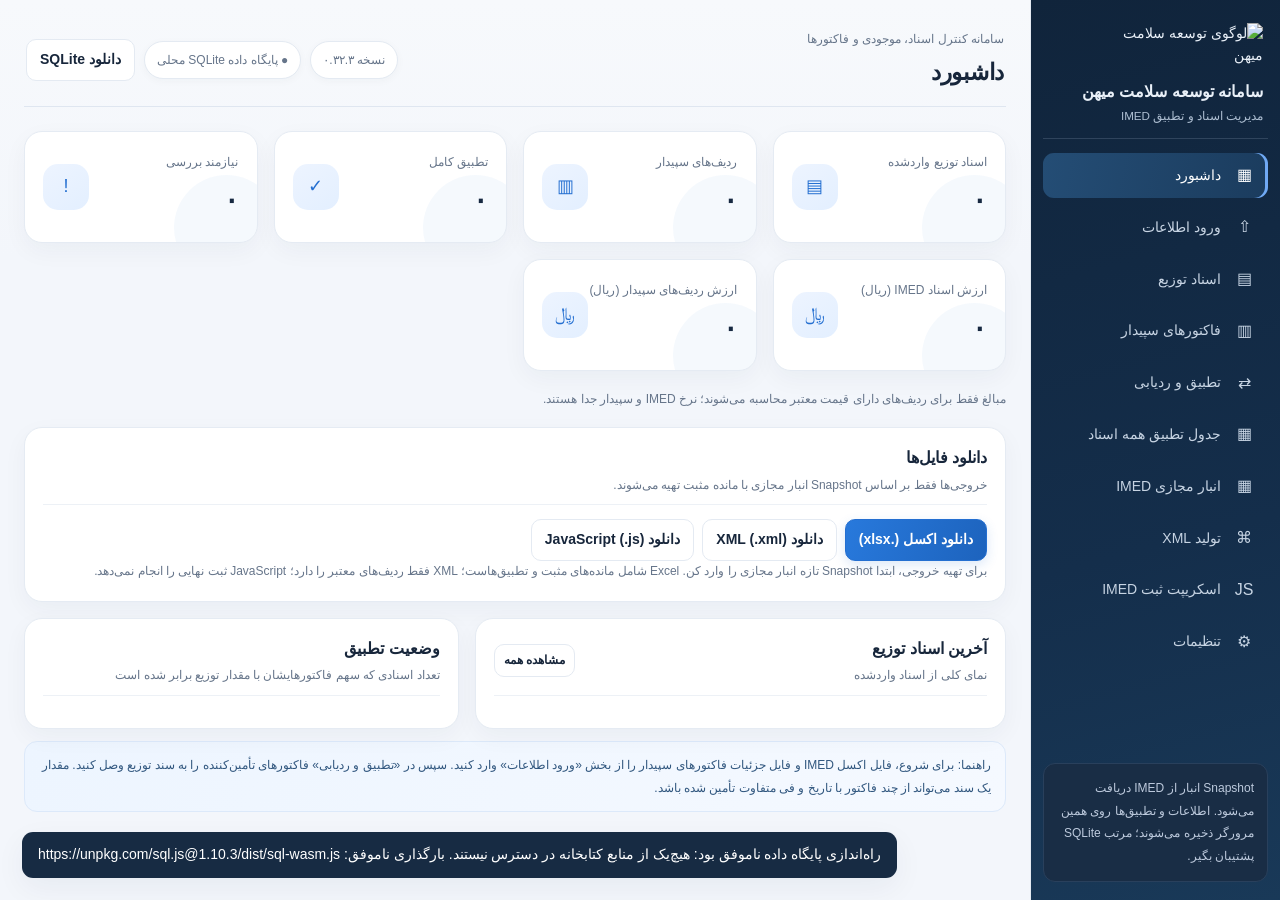
==== index.html @ 09c5dc56 "chore(release): update visible app version and cache bust to 0.32.3" ====
<!DOCTYPE html>
<html lang="fa" dir="rtl">
<head>
<meta charset="UTF-8" />
<meta name="viewport" content="width=device-width, initial-scale=1" />
<meta http-equiv="Cache-Control" content="no-cache, no-store, must-revalidate" />
<meta http-equiv="Pragma" content="no-cache" />
<meta http-equiv="Expires" content="0" />
<link rel="icon" type="image/svg+xml" href="data:image/svg+xml,%3Csvg xmlns=%22http://www.w3.org/2000/svg%22 viewBox=%220 0 64 64%22%3E%3Crect width=%2264%22 height=%2264%22 rx=%2216%22 fill=%22%232676d8%22/%3E%3Cpath d=%22M27 12h10v15h15v10H37v15H27V37H12V27h15z%22 fill=%22white%22/%3E%3C/svg%3E" />
<title>سامانه توسعه سلامت میهن | نسخه ۰.۳۲.۳</title>
<link rel="stylesheet" href="assets/css/styles.css?v=0.32.3" />
</head>
<body>
<div class="shell">
<aside class="sidebar">
  <div class="brand"><div class="brand-mark"><img class="brand-logo" src="https://toseesalamat.com/wp-content/uploads/2024/12/newlogo1-1536x283.webp" alt="لوگوی توسعه سلامت میهن" /></div><div><b>سامانه توسعه سلامت میهن</b><small>مدیریت اسناد و تطبیق IMED</small></div></div>
  <nav class="nav">
    <button class="active" data-view="dashboard"><span class="ico">▦</span>داشبورد</button>
    <button data-view="import"><span class="ico">⇧</span>ورود اطلاعات</button>
    <button data-view="distributions"><span class="ico">▤</span>اسناد توزیع</button>
    <button data-view="sepidar"><span class="ico">▥</span>فاکتورهای سپیدار</button>
    <button data-view="reconcile"><span class="ico">⇄</span>تطبیق و ردیابی</button>
    <button data-view="allmatches"><span class="ico">▦</span>جدول تطبیق همه اسناد</button>
    <button data-view="inventory"><span class="ico">▦</span>انبار مجازی IMED</button>
    <button data-view="xml"><span class="ico">⌘</span>تولید XML</button>
    <button data-view="formscript"><span class="ico">JS</span>اسکریپت ثبت IMED</button>
    <button data-view="settings"><span class="ico">⚙</span>تنظیمات</button>
  </nav>
  <div class="side-note">Snapshot انبار از IMED دریافت می‌شود. اطلاعات و تطبیق‌ها روی همین مرورگر ذخیره می‌شوند؛ مرتب SQLite پشتیبان بگیر.</div>
</aside>
<main class="main">
  <header class="topbar"><div><div class="eyebrow">سامانه کنترل اسناد، موجودی و فاکتورها</div><h1 id="pageTitle">داشبورد</h1></div><div class="top-actions"><span class="local-pill">نسخه ۰.۳۲.۳</span><span class="local-pill">● پایگاه داده SQLite محلی</span><button class="btn" id="exportSqliteTop">دانلود SQLite</button></div></header>

  <section class="view active" id="view-dashboard">
    <div class="grid stats">
      <div class="card stat"><div><div class="label">اسناد توزیع واردشده</div><div class="value" id="statDist">۰</div></div><div class="bubble">▤</div></div>
      <div class="card stat"><div><div class="label">ردیف‌های سپیدار</div><div class="value" id="statSep">۰</div></div><div class="bubble">▥</div></div>
      <div class="card stat"><div><div class="label">تطبیق کامل</div><div class="value" id="statFull">۰</div></div><div class="bubble">✓</div></div>
      <div class="card stat"><div><div class="label">نیازمند بررسی</div><div class="value" id="statPending">۰</div></div><div class="bubble">!</div></div><div class="card stat"><div><div class="label">ارزش اسناد IMED (ریال)</div><div class="value" id="statImedAmount">۰</div></div><div class="bubble">﷼</div></div><div class="card stat"><div><div class="label">ارزش ردیف‌های سپیدار (ریال)</div><div class="value" id="statSepAmount">۰</div></div><div class="bubble">﷼</div></div>
    </div>
    <div class="smalltext" id="statFinancialCoverage">مبالغ فقط برای ردیف‌های دارای قیمت معتبر محاسبه می‌شوند؛ نرخ IMED و سپیدار جدا هستند.</div>
    <div class="card" id="downloadCenter" style="margin:16px 0">
      <div class="section-head"><div><h2>دانلود فایل‌ها</h2><p>خروجی‌ها فقط بر اساس Snapshot انبار مجازی با مانده مثبت تهیه می‌شوند.</p></div></div>
      <div class="actions">
        <button class="btn primary" id="downloadReadyExcel" type="button">دانلود اکسل (.xlsx)</button>
        <button class="btn" id="downloadReadyXml" type="button">دانلود XML (.xml)</button>
        <button class="btn" id="downloadReadyJs" type="button">دانلود JavaScript (.js)</button>
      </div>
      <div class="smalltext" id="downloadCenterStatus" role="status" aria-live="polite">برای تهیه خروجی، ابتدا Snapshot تازه انبار مجازی را وارد کن. Excel شامل مانده‌های مثبت و تطبیق‌هاست؛ XML فقط ردیف‌های معتبر را دارد؛ JavaScript ثبت نهایی را انجام نمی‌دهد.</div>
    </div>
    <div class="grid two">
      <div class="card"><div class="section-head"><div><h2>آخرین اسناد توزیع</h2><p>نمای کلی از اسناد واردشده</p></div><button class="btn small" data-goto="distributions">مشاهده همه</button></div><div id="recentDistributions"></div></div>
      <div class="card"><div class="section-head"><div><h2>وضعیت تطبیق</h2><p>تعداد اسنادی که سهم فاکتورهایشان با مقدار توزیع برابر شده است</p></div></div><div id="matchOverview"></div></div>
    </div>
    <div class="notice info">راهنما: برای شروع، فایل اکسل IMED و فایل جزئیات فاکتورهای سپیدار را از بخش «ورود اطلاعات» وارد کنید. سپس در «تطبیق و ردیابی» فاکتورهای تأمین‌کننده را به سند توزیع وصل کنید. مقدار یک سند می‌تواند از چند فاکتور با تاریخ و فی متفاوت تأمین شده باشد.</div>
  </section>

  <section class="view" id="view-import">
    <div class="stepper"><span class="step active">۱. انتخاب فایل</span><span class="step">۲. تعیین ستون‌ها</span><span class="step">۳. بازبینی و ورود</span></div>
    <div class="card">
      <div class="section-head"><div><h2>ورود فایل اکسل یا CSV</h2><p>فایل‌ها در مرورگر پردازش می‌شوند و به سرور ارسال نمی‌شوند.</p></div></div>
      <div class="form-grid" style="margin-bottom:14px">
        <div class="field"><label>نوع اطلاعات</label><select id="importMode"><option value="imed">اسناد / ردیف‌های IMED</option><option value="sepidar">جزئیات فاکتورهای سپیدار</option></select></div>
        <div class="field"><label>نام شیت (برای فایل اکسل)</label><select id="sheetSelect" disabled><option>ابتدا فایل را انتخاب کنید</option></select></div>
        <div class="field"><label>ردیف عنوان ستون‌ها</label><input type="number" id="headerRow" min="1" value="1" /></div>
      </div>
      <div class="notice info" style="margin-bottom:12px"><b>ویرایش مپ قبلی</b><p>اگر فایل را قبلاً وارد کرده‌ای، می‌توانی ستون‌هایش را دوباره تنظیم کنی؛ فایل اصلی در پایگاه داده مرورگر نگهداری می‌شود و نیازی به آپلود مجدد نیست.</p><div class="actions"><select id="savedMappingMode"><option value="sepidar">فاکتورهای سپیدار</option><option value="imed">اسناد IMED</option></select><button class="btn" id="editSavedMapping">ویرایش ستون‌های ذخیره‌شده</button></div></div><div class="file-box"><b>فایل را انتخاب کنید</b><div class="smalltext">فرمت‌های XLSX، XLS و CSV پشتیبانی می‌شوند.</div><input type="file" id="fileInput" accept=".xlsx,.xls,.xlsm,.xlsb,.csv" /></div>
      <div id="mappingArea" class="hidden" style="margin-top:20px">
        <div class="section-head"><div><h2>تطبیق ستون‌های فایل</h2><p>ستون «مقدار اصلی» سپیدار را برای مقدار کالا انتخاب کنید، نه مقدار فرعی.</p></div><span id="sourceRows" class="tag neutral"></span></div>
        <div id="mappingGrid" class="mapping"></div>
        <div class="actions"><button class="btn primary" id="previewImport">اجرای مپینگ و نمایش نتیجه</button><button class="btn" id="cancelImport">لغو</button></div>
      </div>
      <div id="previewArea" class="hidden" style="margin-top:18px">
        <div class="section-head"><div><h2>پیش‌نمایش</h2><p>چند ردیف اول را بررسی کنید؛ سپس ورود را تأیید کنید.</p></div><span id="previewCount" class="tag neutral"></span></div>
        <div class="table-wrap" id="previewTable"></div>
        <div class="actions"><button class="btn primary" id="confirmImport">ثبت نهایی اطلاعاتِ مپ‌شده</button><button class="btn" id="backMapping">بازگشت به تعیین ستون‌ها</button></div>
      </div>
    </div>
    <div class="footer-note">نکته: اگر فایل چند ردیف عنوان یا سرستون ادغام‌شده دارد، «ردیف عنوان ستون‌ها» را تغییر دهید. قبل از تأیید، حتماً ستون تعداد و تاریخ را در پیش‌نمایش کنترل کنید.</div>
  </section>

  <section class="view" id="view-distributions">
    <div class="card">
      <div class="section-head"><div><h2>اسناد توزیع IMED</h2><p>اطلاعات اصلی هر ردیف توزیع و مقدار هدف برای تطبیق</p></div><div class="actions" style="margin:0"><input id="distSearch" placeholder="جست‌وجو شماره سند، کالا، IRC یا دریافت‌کننده" style="border:1px solid var(--line);border-radius:9px;padding:9px 11px;min-width:240px"/><button class="btn small" id="exportDist">خروجی CSV</button></div></div>
      <div id="distTable"></div>
    </div>
  </section>

  <section class="view" id="view-sepidar">
    <div class="card">
      <div class="section-head"><div><h2>جزئیات فاکتورهای سپیدار</h2><p>هر ردیف کالا از فاکتور با تاریخ، تعداد و فی خودش ذخیره می‌شود.</p></div><div class="actions" style="margin:0"><input id="sepSearch" placeholder="جست‌وجو شماره فاکتور، کالا یا IRC" style="border:1px solid var(--line);border-radius:9px;padding:9px 11px;min-width:220px"/><button class="btn small" id="exportSep">خروجی CSV</button><button class="btn small" id="deleteAllSepidar">حذف همه اطلاعات سپیدار</button></div></div>
      <div id="sepTable"></div>
    </div>
  </section>

  <section class="view" id="view-reconcile">
    <div class="card" style="margin-bottom:16px">
      <div class="section-head"><div><h2>تطبیق چندفاکتوری با سند توزیع</h2><p>یک سند توزیع می‌تواند از چند فاکتور تأمین شده باشد. جمع مقدار تخصیص‌یافته باید دقیقاً با مقدار توزیع برابر شود.</p></div><span class="tag neutral">بدون فرض برابری قیمت‌ها</span></div><div class="actions" style="margin:0 0 12px"><button class="btn primary" id="runAllAutoMatches">محاسبه خودکار تطبیق همه اسناد</button><button class="btn" data-goto="allmatches">نمایش جدول جامع</button></div>
      <div class="field" style="max-width:520px"><label>انتخاب سند توزیع</label><select id="reconcileDoc"><option value="">انتخاب کنید</option></select></div>
      <div id="docPanel" class="hidden" style="margin-top:15px">
        <div class="card" style="background:#f8fbff;box-shadow:none">
          <div class="doc-summary" id="docSummary"></div>
          <div class="progress"><span id="qtyProgress" style="width:0%"></span></div>
          <div class="smalltext" id="qtyProgressText" style="margin-top:7px"></div>
        </div>
        <div class="notice info">در این بخش، ردیف‌های سپیدار را بر اساس IRC، نام کالا یا شماره فاکتور پیدا کنید. می‌توانید فقط بخشی از تعداد یک ردیف فاکتور را به این سند تخصیص دهید. تاریخ و فی هر فاکتور مستقل باقی می‌ماند.</div>
        <div class="candidate-tools">
          <div class="field"><label>شماره فاکتورهای مدنظر (اختیاری، با ویرگول جدا کنید)</label><input id="invoiceFilter" placeholder="مثلاً 451, 467, 529, 542" /></div>
          <div class="field"><label>تطبیق کالا</label><select id="productMatch"><option value="auto">جست‌وجوی چندمعیاره + وجه افتراق فارسی (پیشنهادی)</option><option value="irc">IRC دقیق</option><option value="name">نام کالا و شباهت متنی</option><option value="all">همه ردیف‌ها (بدون محدودیت کالا)</option></select></div>
          <button class="btn primary" id="findCandidates">جست‌وجوی فاکتورها</button>
          <button class="btn" id="autoMatchDoc">تطبیق خودکار پیشنهادی</button>
        </div>
        <div id="candidateResults" style="margin-top:14px"></div>
        <div style="margin-top:20px"><div class="section-head"><div><h2>فاکتورهای تخصیص‌یافته به این سند</h2><p>تاریخ، شماره، مقدار تخصیص‌یافته و فی مستقل هر فاکتور</p></div><button class="btn small" id="exportAudit">خروجی گزارش این سند</button></div><div id="allocTable"></div></div>
        <div id="reconcileStatus" style="margin-top:12px"></div>
      </div>
    </div>
  </section>

  <section class="view" id="view-allmatches">
    <div class="card">
      <div class="section-head"><div><h2>جدول جامع تطبیق خودکار همه اسناد</h2><p>تطبیق آزمایشی همه اسناد با ظرفیت آزاد فاکتورهای سپیدار؛ این گزارش تخصیص‌های قبلی را تغییر نمی‌دهد.</p></div><div class="actions" style="margin:0"><button class="btn primary" id="runAllAutoMatches2">شروع محاسبه تطبیق</button><button class="btn" id="exportAllAutoMatches" disabled>ساخت XML کلیه فاکتورها</button></div></div>
      <div id="allMatchStats" class="notice info">برای ساخت جدول، روی «محاسبه خودکار تطبیق همه اسناد» کلیک کن.</div>
      <div class="actions" style="margin:10px 0"><button class="btn primary" id="sendSelectedMatchedDocToImed" disabled>ارسال یک سند انتخابی به IMED</button><span id="allMatchSelectionStatus" class="smalltext">برای آزمایش، فقط یک سند را انتخاب کن.</span></div>
      <div id="allMatchPagination" class="actions" style="justify-content:flex-end;margin:10px 0"></div>
      <div id="allMatchTable"><div class="empty">هنوز گزارشی ساخته نشده است.</div></div>
      <div class="card" style="margin-top:18px;box-shadow:none;background:#fbfcfe">
        <div class="section-head"><div><h2>فهرست یکپارچه موارد پیدا نشده و نیازمند بررسی</h2><p>تمام اسناد ناقص یا بدون تطبیق در یک فهرست؛ این بخش چیزی را خودکار ثبت یا حذف نمی‌کند.</p></div><div class="actions" style="margin:0"><input id="unmatchedSearch" placeholder="جست‌وجوی شماره سند، کالا، IRC یا دریافت‌کننده" style="border:1px solid var(--line);border-radius:9px;padding:9px 11px;min-width:230px"/><button class="btn small" id="exportUnmatched" disabled>خروجی موارد بررسی</button></div></div>
        <div id="unmatchedStats" class="smalltext">پس از محاسبه تطبیق، موارد ناقص و بدون تطبیق اینجا نمایش داده می‌شوند.</div>
        <div id="unmatchedTable"><div class="empty">هنوز گزارشی ساخته نشده است.</div></div>
      </div>
    </div>
  </section>
  <section class="view" id="view-inventory">
    <div class="card" style="margin-bottom:16px">
      <div class="section-head"><div><h2>همگام‌سازی انبار مجازی از خود IMED</h2><p>موجودی از صفحه‌ی ورودشده‌ی IMED گرفته می‌شود؛ فایل دستی سپیدار منبع موجودی نیست.</p></div><span class="tag warn" id="inventorySyncBadge">هنوز همگام‌سازی نشده</span></div>
      <div class="notice info">۱) در یک تب دیگر وارد IMED شو و صفحه‌ی «انبار مجازی» یا فهرست موجودی مجازی را باز کن. ۲) فایل انبار مجازی را از IMED دانلود کن و با دکمهٔ «آپلود فایل انبار مجازی IMED» همین‌جا انتخاب کن. فایل‌های Excel، CSV و JSON پشتیبانی می‌شوند. هر بار برای دیدن موجودی تازه، این فرایند را تکرار کن. به‌دلیل محدودیت امنیتی مرورگر، صفحه‌ی محلی نمی‌تواند بی‌اجازه و مستقیم اطلاعات نشست IMED را بخواند.</div>
      <div class="actions"><button class="btn primary" id="downloadInventoryBridge">دانلود اسکریپت دریافت موجودی IMED</button><button class="btn" id="copyInventoryBridge">کپی اسکریپت</button><label class="btn primary">آپلود فایل انبار مجازی IMED<input type="file" id="inventorySnapshotInput" accept=".xlsx,.xls,.xlsm,.csv,.json,application/json" hidden></label><label class="checkrow smalltext"><input type="checkbox" id="mergeInventorySnapshots"> ادغام صفحه با Snapshot قبلی</label><button class="btn" id="exportInventoryCSV">خروجی موجودی CSV</button></div>
      <div class="field" style="margin-top:14px"><label>اسکریپت همگام‌سازی (در Console صفحه انبار مجازی IMED اجرا شود)</label><textarea class="codebox" id="inventoryBridgeCode" readonly></textarea></div>
      <div class="smalltext" id="inventorySyncInfo" style="margin-top:10px">پس از دریافت Snapshot، زمان، آدرس صفحه‌ی منبع و تعداد ردیف‌ها در اینجا نشان داده می‌شود. اگر جدول چند صفحه دارد، ابتدا در IMED همه صفحات را نمایش بده یا از هر صفحه Snapshot جدا بگیر.</div>
    </div>
    <div class="card">
      <div class="section-head"><div><h2>موجودی مجازی دریافت‌شده</h2><p>موجودی باقیمانده بر اساس آخرین اطلاعاتی که از IMED گرفته‌ای.</p></div><input id="inventorySearch" placeholder="جست‌وجو IRC، InventoryID یا کالا" style="border:1px solid var(--line);border-radius:9px;padding:9px 11px;min-width:240px"/></div>
      <div class="kpi-row" style="margin-bottom:14px"><div class="kpi"><small>ردیف‌های موجودی</small><b id="invRows">۰</b></div><div class="kpi"><small>تعداد کل باقیمانده (جمع ردیف‌ها)</small><b id="invQty">۰</b></div><div class="kpi"><small>IRC یکتا</small><b id="invIRC">۰</b></div><div class="kpi"><small>آخرین دریافت</small><b id="invWhen" style="font-size:13px">—</b></div></div>
      <div id="inventoryTable"></div>
    </div>
  </section>

  <section class="view" id="view-xml">
    <div class="card">
      <div class="section-head"><div><h2>تولید فایل XML برای IMED</h2><p>ساختار خروجی بر اساس فایل‌های قبلی: QuotaList و رکوردهای Quota</p></div><span class="tag neutral">خروجی فقط برای ردیف‌های دارای فیلدهای ضروری معتبر</span></div>
      <div class="notice warn">قبل از ساخت XML، Snapshot تازه‌ی انبار مجازی را از IMED بگیر. در خروجی XML فیلدهای الزامی طبق اعتبارسنجی کنترل می‌شوند؛ اسکریپت پرکردن فرم IMED، InventoryID و فیلدهای گیرنده را خالی می‌گذارد.</div>
      <div class="form-grid">
        <div class="field"><label>سند توزیع</label><select id="xmlDocSelect"><option value="">انتخاب سند</option></select></div>
        <div class="field"><label>کد نوع توزیع (TypeID)</label><input id="xmlTypeId" type="number" min="1" placeholder="مثلاً 2 برای مرکز درمانی"/></div>
        <div class="field"><label>کد دریافت‌کننده (ReceiverCode)</label><input id="xmlReceiverCode" class="mono-input" placeholder="کد دریافت‌کننده در IMED"/></div>
      </div>
      <div class="actions"><button class="btn" id="saveXmlHeader">ذخیره مشخصات گیرنده</button><button class="btn" id="resolveInventoryIds">پیشنهاد InventoryID از Snapshot</button><button class="btn primary" id="buildXml">اعتبارسنجی و نمایش XML</button></div>
      <div id="xmlHeaderHint" class="smalltext" style="margin-top:8px"></div>
      <div id="xmlRecordsTable" style="margin-top:18px"></div>
      <div id="xmlValidation" style="margin-top:12px"></div>
      <div id="xmlOutputPanel" style="display:none;margin-top:16px"><div class="section-head"><h3>XML آماده کپی در IMED</h3><button class="btn primary" id="copyXml">کپی XML</button></div><textarea id="xmlOutput" class="mono-input" dir="ltr" spellcheck="false" style="width:100%;min-height:280px;font-family:monospace;white-space:pre;direction:ltr"></textarea></div>
      <div class="footer-note">برای هر تخصیص، InvoiceNo، InvoiceDate، Count و RialPrice از فاکتور فروش سپیدار می‌آید. InventoryID از موجودی زنده‌ی IMED انتخاب می‌شود؛ TypeID و ReceiverCode باید با مشخصات دریافت‌کننده در IMED تطبیق داده شوند.</div>
    </div>
  </section>

  <section class="view" id="view-formscript">
    <div class="card">
      <div class="section-head"><div><h2>اسکریپت JavaScript برای تکمیل فرم IMED</h2><p>اسکریپت از تخصیص‌های ذخیره‌شده و پیشنهادهای محاسبه‌شده همین سند ساخته می‌شود؛ برای ساخت آن به XML نیازی نیست.</p></div></div>
      <div class="notice info">برای ساخت اسکریپت، پیشنهادهای جدول تطبیق و تخصیص‌های قبلی استفاده می‌شوند. می‌توانی یک سند را جداگانه آماده کنی یا یک اسکریپت دسته‌ای برای همه اسناد بسازی. به‌دلیل محدودیت امنیتی مرورگر، اجرای کد در دامنه IMED باید با تأیید خودت انجام شود.</div>
      <div class="form-grid"><div class="field"><label for="scriptDocSearch">جست‌وجوی فاکتورهای تطبیق‌شده سپیدار</label><input id="scriptDocSearch" type="search" autocomplete="off" placeholder="شماره فاکتور، تاریخ، مشتری، نام کالا یا IRC…" style="width:100%"/><div id="scriptDocSearchResults" style="margin-top:10px"></div><select id="scriptDocSelect" hidden aria-hidden="true"><option value="">انتخاب سند</option></select></div><div class="field"><label>وضعیت داده آماده</label><div id="scriptReadyStatus" class="tag neutral">فاکتورهای تطبیق‌شده را از فهرست انتخاب کن</div></div></div>
      <div class="actions"><button class="btn primary" id="sendToImed">ثبت سند انتخاب‌شده در IMED</button><button class="btn" id="bulkRegisterAll">ثبت سند همه فاکتورها در IMED (اسکریپت دسته‌ای)</button><a class="btn" href="https://register.imed.ir/SaleDistribution/Dist/Dist_QuotaDistribution.aspx" target="_blank" rel="noopener">بازکردن مستقیم صفحه ثبت سند</a><button class="btn" id="downloadFormScript">دانلود اسکریپت همین سند</button><button class="btn" id="copyFormScript">کپی کد اسکریپت</button></div>
      <div class="notice info">برای انتقال خودکار فاکتور، ابتدا <a href="tampermonkey/IMED_Manager_Bridge.user.js" target="_blank" rel="noopener">اسکریپت IMED Manager Bridge</a> را در Tampermonkey نصب کن. با دکمه ثبت، فاکتور منتخب از طریق دادهٔ موقت در آدرس تب IMED ارسال می‌شود؛ در صفحه مقصد دکمه «اجرای کمک‌فرم» را بزن. پس از افزودن دستی کالاها، کمک‌فرم را دوباره اجرا کن. ثبت نهایی همیشه دستی است. چون اطلاعات فاکتور موقتاً در آدرس تب قرار می‌گیرد، لینک تب را به دیگران نفرست.</div>
      <div class="field" style="margin-top:14px"><label>پیش‌نمایش کد JavaScript</label><textarea class="codebox" id="formScriptCode" readonly placeholder="پس از انتخاب سند و آماده بودن اطلاعات تخصیص‌ها، کد اینجا نمایش داده می‌شود."></textarea></div>
      <div class="notice warn">اسکریپت دسته‌ای، اسناد را برای انتخاب و تکمیل یک‌به‌یک آماده می‌کند؛ به‌دلیل ساختار چندمرحله‌ای فرم IMED، ثبت نهایی هر سند باید پس از کنترل اطلاعات توسط خودت انجام شود. هیچ سندی بدون تأیید تو ارسال نمی‌شود.</div>
    </div>
  </section>

  <section class="view" id="view-settings">
    <div class="card">
      <div class="section-head"><div><h2>تنظیمات و پشتیبان‌گیری</h2><p>اطلاعات در پایگاه داده SQLite نگهداری می‌شود و برای انتقال یا پشتیبان‌گیری می‌توانید فایل .sqlite بگیرید.</p></div></div>
      <div class="notice warn">برنامه برای خواندن انبار مجازی از اسکریپتی استفاده می‌کند که در صفحه‌ی ورودشده‌ی IMED اجرا می‌شود و Snapshot را به JSON تبدیل می‌کند. اسکریپت تکمیل فرم نیز فقط فیلدها را پر می‌کند و ثبت نهایی همچنان با تأیید دستی شماست.</div>
      <div class="actions"><button class="btn primary" id="exportSqlite">دانلود پایگاه داده SQLite (.sqlite)</button><label class="btn">بازکردن / بازیابی فایل SQLite<input type="file" id="restoreSqliteInput" accept=".sqlite,.db,.sqlite3,application/vnd.sqlite3" hidden></label><button class="btn" id="exportBackup2">خروجی پشتیبان JSON</button><label class="btn">بازیابی پشتیبان JSON<input type="file" id="restoreInput" accept=".json,application/json" hidden></label><button class="btn danger" id="clearAll">پاک‌کردن همه داده‌ها</button></div>
      <div class="card" style="margin-top:16px">
        <div class="section-head"><div><h2>همگام‌سازی و پشتیبان‌گیری</h2><p>اطلاعات به‌صورت محلی ذخیره می‌شود و در صورت فعال بودن همگام‌سازی، نسخه پشتیبان ابری نیز به‌روز می‌شود.</p></div><span class="tag neutral">ذخیره امن</span></div>
        <div class="field"><label>کد اتصال خصوصی</label><input id="cloudApiKey" type="password" autocomplete="off" placeholder="کد اتصال را وارد کنید" /></div>
        <div class="actions"><button class="btn primary" id="cloudConnect">فعال‌سازی همگام‌سازی</button><button class="btn" id="cloudUploadLocal">پشتیبان‌گیری اکنون</button><button class="btn" id="cloudDownload">بازیابی نسخه پشتیبان</button><button class="btn" id="cloudDisconnect">حالت آفلاین</button></div>
        <div class="notice info" id="cloudSyncStatus" style="margin-top:12px">حالت آفلاین فعال است؛ اطلاعات روی همین دستگاه ذخیره می‌شوند.</div>
        <div class="smalltext">کد اتصال فقط در همین مرورگر نگهداری می‌شود و داخل فایل‌های عمومی برنامه قرار نمی‌گیرد. برای شروع، «فعال‌سازی همگام‌سازی» را انتخاب کن؛ برنامه پیش از جایگزینی اطلاعات، تعداد رکوردها را نشان می‌دهد.</div>
      </div>
      <div class="notice info" style="margin-top:16px">ذخیره محلی SQLite همچنان به‌عنوان نسخه پشتیبان فعال است؛ برای خروجی مستقل، دکمه «دانلود پایگاه داده SQLite» را بزنید.</div><div class="footer-note">نسخه ۰.۳۲.۳ — همگام‌سازی امن و ذخیره محلی پشتیبان.</div>
    </div>
  </section>
</main>
</div>
<div class="toast" id="toast"></div>
<script src="assets/js/app.js?v=0.32.3"></script>
</body>
</html>
---- assets/css/styles.css ----
:root{--bg:#f4f6f9;--panel:#fff;--ink:#182230;--muted:#667085;--line:#e5eaf0;--nav:#13243a;--nav2:#1c3552;--accent:#2672d8;--accent2:#eaf2ff;--good:#12805c;--goodbg:#e8f7f0;--warn:#a15c07;--warnbg:#fff4df;--bad:#b42318;--badbg:#fff0ee;--shadow:0 8px 28px rgba(16,24,40,.06);--r:16px}
*{box-sizing:border-box}body{margin:0;background:var(--bg);color:var(--ink);font-family:Tahoma,"Segoe UI",sans-serif;font-size:14px}button,input,select{font:inherit}button{cursor:pointer}.shell{display:grid;grid-template-columns:250px 1fr;min-height:100vh}.sidebar{background:var(--nav);color:#e9f0f8;padding:22px 16px;display:flex;flex-direction:column;gap:20px}.brand{display:flex;align-items:center;gap:12px;padding:4px 8px 18px;border-bottom:1px solid #29405c}.brand-mark{width:164px;height:46px;flex:0 0 164px;border-radius:0;background:transparent;display:flex;align-items:center;justify-content:flex-start;overflow:hidden}.brand-logo{display:block;width:164px;height:auto;max-height:46px;object-fit:contain}.brand b{display:block;font-size:16px}.brand small{color:#aebfd2}.nav{display:grid;gap:6px}.nav button{border:0;background:transparent;color:#c7d4e3;text-align:right;padding:12px 13px;border-radius:11px;display:flex;align-items:center;gap:11px}.nav button:hover,.nav button.active{background:var(--nav2);color:white}.nav .ico{width:22px;text-align:center;font-size:16px}.side-note{margin-top:auto;border:1px solid #29405c;background:#192d45;padding:13px;border-radius:12px;color:#bdcadd;font-size:12px;line-height:1.9}.main{padding:26px 30px;min-width:0}.topbar{display:flex;align-items:center;justify-content:space-between;gap:16px;margin-bottom:24px}.eyebrow{color:var(--muted);font-size:12px;margin-bottom:6px}.topbar h1{margin:0;font-size:23px}.top-actions{display:flex;align-items:center;gap:9px}.local-pill{border:1px solid var(--line);background:white;padding:9px 12px;border-radius:999px;color:var(--muted);font-size:12px}.btn{border:1px solid var(--line);background:#fff;border-radius:10px;padding:9px 13px;color:var(--ink);font-weight:600}.btn:hover{border-color:#b5c7da}.btn.primary{background:var(--accent);color:#fff;border-color:var(--accent)}.btn.primary:hover{background:#155fc0}.btn.danger{color:var(--bad);border-color:#f1c6c1}.btn.small{padding:6px 9px;font-size:12px}.view{display:none}.view.active{display:block}.grid{display:grid;gap:16px}.stats{grid-template-columns:repeat(4,minmax(0,1fr));margin-bottom:18px}.card{background:var(--panel);border:1px solid var(--line);border-radius:var(--r);box-shadow:var(--shadow);padding:18px}.stat{display:flex;align-items:center;justify-content:space-between}.stat .label{color:var(--muted);font-size:12px}.stat .value{font-size:27px;font-weight:800;margin-top:8px;direction:ltr;text-align:right}.stat .bubble{width:42px;height:42px;border-radius:13px;display:grid;place-items:center;background:var(--accent2);color:var(--accent);font-size:18px}.section-head{display:flex;align-items:center;justify-content:space-between;gap:12px;margin-bottom:14px}.section-head h2{font-size:16px;margin:0}.section-head p{color:var(--muted);margin:5px 0 0;font-size:12px}.muted{color:var(--muted)}.smalltext{font-size:12px;color:var(--muted);line-height:1.8}.two{grid-template-columns:1.1fr .9fr}.three{grid-template-columns:repeat(3,minmax(0,1fr))}.table-wrap{overflow:auto;border:1px solid var(--line);border-radius:12px}table{border-collapse:collapse;width:100%;min-width:760px;background:#fff}th,td{padding:11px 12px;border-bottom:1px solid var(--line);text-align:right;white-space:nowrap;font-size:12px}th{background:#f8fafc;color:#475467;font-weight:700;position:sticky;top:0}tr:last-child td{border-bottom:0}tbody tr:hover{background:#fbfdff}.tag{display:inline-flex;align-items:center;border-radius:999px;padding:4px 8px;font-size:11px;font-weight:700}.tag.good{background:var(--goodbg);color:var(--good)}.tag.warn{background:var(--warnbg);color:var(--warn)}.tag.bad{background:var(--badbg);color:var(--bad)}.tag.neutral{background:#eef2f6;color:#475467}.empty{padding:30px;text-align:center;color:var(--muted);line-height:2}.form-grid{display:grid;grid-template-columns:repeat(3,minmax(0,1fr));gap:12px}.field{display:grid;gap:6px}.field label{font-size:12px;color:#475467;font-weight:700}option{background:#fff!important;color:#182230!important}select option{background-color:#fff;color:#182230} option{background:#fff!important;color:#182230!important}select option{background-color:#fff;color:#182230}.field input,.field select,.field textarea{width:100%;border:1px solid #d7dee8;border-radius:9px;background:white;padding:10px 11px;outline:none;color:var(--ink);min-width:0}.field input:focus,.field select:focus{border-color:#77a7e8;box-shadow:0 0 0 3px #eaf2ff}.actions{display:flex;align-items:center;gap:8px;flex-wrap:wrap;margin-top:14px}.notice{border-radius:12px;padding:12px 14px;line-height:1.9;font-size:12px;margin:12px 0}.notice.info{background:#eef5ff;color:#24528b;border:1px solid #d7e7ff}.notice.warn{background:var(--warnbg);color:#87500a;border:1px solid #f8e2b8}.notice.good{background:var(--goodbg);color:#16664e;border:1px solid #c6ebd8}.notice.bad{background:var(--badbg);color:#932018;border:1px solid #f3cbc6}.stepper{display:flex;gap:8px;flex-wrap:wrap;margin-bottom:16px}.step{font-size:12px;padding:8px 11px;border:1px solid var(--line);border-radius:999px;color:var(--muted);background:#fff}.step.active{background:var(--accent2);color:var(--accent);border-color:#cfe0fb}.progress{height:8px;background:#edf1f5;border-radius:99px;overflow:hidden;margin-top:9px}.progress>span{display:block;height:100%;background:var(--accent);border-radius:99px}.split{display:grid;grid-template-columns:1fr 1fr;gap:12px}.mono{font-family:Consolas,monospace;direction:ltr;display:inline-block}.hidden{display:none!important}.file-box{border:1.5px dashed #bdcada;padding:25px;border-radius:13px;text-align:center;background:#fbfdff}.file-box input{max-width:100%;margin-top:12px}.mapping{display:grid;grid-template-columns:repeat(3,minmax(0,1fr));gap:10px}.mapping .field{background:#fbfcfe;border:1px solid var(--line);border-radius:10px;padding:10px}.footer-note{color:var(--muted);font-size:11px;margin-top:18px;line-height:1.8}.checkrow{display:flex;align-items:center;gap:7px}.checkrow input{width:auto}.doc-summary{display:flex;align-items:center;gap:18px;flex-wrap:wrap}.doc-summary .item{min-width:110px}.doc-summary b{display:block;font-size:16px;margin-top:5px}.candidate-tools{display:flex;gap:9px;flex-wrap:wrap;align-items:end}.candidate-tools .field{min-width:180px;flex:1}.amount{font-weight:800;direction:ltr}.toast{position:fixed;bottom:22px;left:22px;background:#172b43;color:white;padding:12px 16px;border-radius:11px;box-shadow:var(--shadow);z-index:10;opacity:0;transform:translateY(10px);transition:.2s;pointer-events:none}.toast.show{opacity:1;transform:translateY(0)}
.codebox{width:100%;min-height:240px;direction:ltr;text-align:left;font:12px/1.6 Consolas,monospace;border:1px solid var(--line);border-radius:10px;padding:12px;background:#101828;color:#e6edf7;white-space:pre;overflow:auto}.kpi-row{display:grid;grid-template-columns:repeat(4,minmax(0,1fr));gap:10px}.kpi{border:1px solid var(--line);border-radius:12px;padding:12px;background:#fbfcfe}.kpi small{display:block;color:var(--muted)}.kpi b{display:block;font-size:20px;margin-top:7px}.mono-input{direction:ltr;text-align:left;font-family:Consolas,monospace}.table-tools{display:flex;gap:8px;flex-wrap:wrap;align-items:center}.inventory-fresh{color:var(--good);font-weight:700}
@media(max-width:760px){.kpi-row{grid-template-columns:repeat(2,1fr)}}
@media(max-width:1050px){.stats{grid-template-columns:repeat(2,1fr)}.two{grid-template-columns:1fr}.mapping{grid-template-columns:repeat(2,1fr)}}@media(max-width:760px){.shell{grid-template-columns:1fr}.sidebar{padding:12px;gap:10px}.brand{padding:4px 4px 12px}.nav{grid-template-columns:repeat(3,1fr)}.nav button{justify-content:center;text-align:center;padding:9px 5px;font-size:11px;flex-direction:column;gap:4px}.nav .ico{font-size:15px}.side-note{display:none}.main{padding:18px 13px}.topbar{align-items:flex-start;flex-direction:column}.form-grid,.mapping,.three,.split{grid-template-columns:1fr}.stats{gap:10px}.stat .value{font-size:23px}.card{padding:14px}}

/* Mobile-first usability improvements — v0.16 */
@media (max-width:760px){
  html,body{width:100%;max-width:100%;overflow-x:hidden}
  .shell{display:block;width:100%;min-height:100dvh}
  .sidebar{position:sticky;top:0;z-index:100;padding:8px 10px;gap:8px;box-shadow:0 3px 14px rgba(16,24,40,.12)}
  .brand{gap:8px;min-width:0;padding:2px 4px 8px}
  .brand-mark{width:112px;height:32px;flex:0 0 112px}
  .brand-logo{width:112px;max-height:32px}
  .brand b{font-size:13px;line-height:1.5}
  .brand small{font-size:10px;line-height:1.5;display:block}
  .nav{display:flex;gap:6px;overflow-x:auto;overflow-y:hidden;padding:0 0 3px;scrollbar-width:thin;-webkit-overflow-scrolling:touch;overscroll-behavior-x:contain}
  .nav button{flex:0 0 auto;display:flex;flex-direction:row;align-items:center;justify-content:center;gap:6px;min-height:42px;padding:9px 11px;font-size:12px;white-space:nowrap}
  .nav .ico{width:auto;font-size:15px}
  .main{width:100%;min-width:0;padding:12px 10px calc(22px + env(safe-area-inset-bottom))}
  .topbar{align-items:flex-start;gap:10px;margin-bottom:14px}
  .topbar h1{font-size:20px}
  .top-actions{width:100%;display:flex;flex-wrap:wrap;gap:7px}
  .local-pill{padding:7px 9px;font-size:11px}
  .btn{min-height:40px;padding:9px 11px}
  .grid{min-width:0;gap:11px}
  .card{min-width:0;padding:12px;border-radius:13px}
  .section-head{align-items:stretch;flex-direction:column;gap:9px}
  .section-head>div{min-width:0}
  .section-head .actions{width:100%;margin:0!important}
  .section-head .actions input{width:100%;min-width:0!important}
  .stats{grid-template-columns:repeat(2,minmax(0,1fr));gap:9px}
  .stat{gap:7px}
  .stat .value{font-size:20px}
  .stat .bubble{width:34px;height:34px;flex:0 0 34px}
  .two,.three,.form-grid,.mapping,.split{grid-template-columns:minmax(0,1fr)}
  .field{min-width:0}
  .field input,.field select,.field textarea,input,select,textarea{max-width:100%;min-width:0}
  .field input,.field select,.field textarea{font-size:16px}
  .actions{align-items:stretch}
  .actions>.btn{flex:1 1 auto}
  .table-wrap{width:100%;max-width:100%;overflow-x:auto;-webkit-overflow-scrolling:touch;overscroll-behavior-x:contain}
  .table-wrap table{min-width:680px}
  .file-box{padding:16px 10px}
  .file-box input{width:100%;max-width:100%}
  .stepper{flex-wrap:nowrap;overflow-x:auto;padding-bottom:4px;-webkit-overflow-scrolling:touch}
  .step{flex:0 0 auto;white-space:nowrap}
  .candidate-tools{align-items:stretch}
  .candidate-tools .field{min-width:0;width:100%}
  .codebox{min-height:180px;font-size:11px}
  .kpi-row{grid-template-columns:repeat(2,minmax(0,1fr))}
  .toast{left:10px;right:10px;bottom:calc(10px + env(safe-area-inset-bottom));max-width:none}
  img,canvas,svg,video{max-width:100%;height:auto}
}
@media (max-width:420px){
  .brand-mark{width:88px;flex-basis:88px}
  .brand-logo{width:88px}
  .brand b{font-size:12px}
  .topbar h1{font-size:18px}
  .stat .label{font-size:11px}
  .stat .value{font-size:18px}
  .card{padding:10px}
}

/* v0.17: force RTL desktop layout with navigation on the right */
@media (min-width:761px){.shell{grid-template-columns:250px minmax(0,1fr);direction:rtl}.sidebar{grid-column:1;grid-row:1}.main{grid-column:2;grid-row:1;min-width:0}}
@media (max-width:760px){.sidebar,.main{grid-column:auto;grid-row:auto}}

/* v0.21: permanent right-side vertical navigation on desktop and mobile */
.shell{
  display:grid !important;
  grid-template-columns:250px minmax(0,1fr) !important;
  direction:rtl !important;
  align-items:stretch;
  min-height:100vh;
}
.sidebar{
  grid-column:1 !important;
  grid-row:1 !important;
  width:250px !important;
  min-width:0;
  position:sticky;
  top:0;
  height:100vh;
  overflow-y:auto;
  display:flex;
  flex-direction:column;
  align-items:stretch;
  padding:18px 12px;
  gap:14px;
  border-left:1px solid var(--line);
  border-right:0;
}
.brand{direction:rtl;justify-content:flex-start;flex-wrap:wrap;padding:4px 5px 12px}
.nav{
  display:flex;
  flex-direction:column;
  align-items:stretch;
  justify-content:flex-start;
  direction:rtl;
  width:100%;
  gap:7px;
  overflow:visible;
}
.nav button{
  display:flex;
  flex:0 0 auto;
  flex-direction:row;
  justify-content:flex-start;
  text-align:right;
  width:100%;
  min-height:44px;
  padding:10px 12px;
  white-space:normal;
}
.nav .ico{flex:0 0 24px;text-align:center}
.side-note{display:block;margin-top:auto}
.main{
  grid-column:2 !important;
  grid-row:1 !important;
  width:100%;
  min-width:0;
  padding:22px 24px;
}
@media(max-width:760px){
  .shell{
    display:grid !important;
    grid-template-columns:104px minmax(0,1fr) !important;
    direction:rtl !important;
    min-height:100dvh;
    align-items:start;
  }
  .sidebar{
    grid-column:1 !important;
    grid-row:1 !important;
    position:sticky;
    top:0;
    width:104px !important;
    height:100dvh;
    max-height:100dvh;
    overflow-y:auto;
    overflow-x:hidden;
    padding:8px 5px;
    gap:8px;
    z-index:100;
    box-shadow:-2px 0 12px rgba(16,24,40,.08);
  }
  .brand{
    display:flex;
    flex-direction:column;
    align-items:center;
    text-align:center;
    gap:5px;
    padding:3px 0 8px;
  }
  .brand-mark{width:82px;height:auto;flex:0 0 auto}
  .brand-logo{width:82px;max-height:26px}
  .brand b{font-size:10px;line-height:1.5}
  .brand small{display:block;font-size:9px;line-height:1.4}
  .nav{
    display:flex;
    flex-direction:column;
    align-items:stretch;
    width:100%;
    gap:5px;
    overflow:visible;
    padding:0;
  }
  .nav button{
    width:100%;
    min-width:0;
    min-height:48px;
    padding:6px 3px;
    flex-direction:column;
    justify-content:center;
    align-items:center;
    gap:3px;
    text-align:center;
    white-space:normal;
    overflow-wrap:anywhere;
    font-size:10px;
    line-height:1.35;
  }
  .nav .ico{width:auto;flex:0 0 auto;font-size:15px}
  .side-note{display:none}
  .main{
    grid-column:2 !important;
    grid-row:1 !important;
    width:100%;
    min-width:0;
    padding:12px 9px calc(22px + env(safe-area-inset-bottom));
  }
  .topbar{align-items:flex-start;gap:10px}
  .topbar h1{font-size:18px}
  .section-head{align-items:stretch;flex-direction:column;gap:9px}
  .section-head .actions{width:100%;margin:0!important}
  .section-head .actions input{width:100%;min-width:0!important}
  .card{min-width:0;padding:10px}
  .table-wrap{max-width:100%;overflow-x:auto;-webkit-overflow-scrolling:touch}
}
@media(max-width:380px){
  .shell{grid-template-columns:88px minmax(0,1fr) !important}
  .sidebar{width:88px !important;padding-left:4px;padding-right:4px}
  .brand-mark,.brand-logo{width:72px}
  .main{padding-left:7px;padding-right:7px}
  .nav button{font-size:9px}
}


/* v0.22 dashboard polish: clearer hierarchy, calmer surfaces, and mobile-safe cards */
:root{
  --bg:#f3f6fb;
  --panel:#ffffff;
  --ink:#17263b;
  --muted:#66758a;
  --line:#e4eaf2;
  --nav:#10243b;
  --nav2:#1b3c5e;
  --accent:#246fd1;
  --accent2:#eaf2ff;
  --shadow:0 10px 30px rgba(22,43,70,.055);
  --r:18px;
}
body{background:linear-gradient(180deg,#f7f9fc 0%,var(--bg) 260px);line-height:1.55}
.sidebar{background:linear-gradient(165deg,#10243b 0%,#142e4b 60%,#193958 100%)}
.brand{border-bottom-color:rgba(220,235,250,.15)}
.nav button{transition:background .18s ease,color .18s ease,transform .18s ease}
.nav button:hover{transform:translateX(-2px)}
.nav button.active{background:linear-gradient(100deg,#244d75,#1b3c5e);box-shadow:inset -3px 0 0 #70a9f4}
.main{padding-top:26px}
.topbar{padding:4px 2px 16px;border-bottom:1px solid rgba(218,227,238,.8)}
.topbar h1{letter-spacing:-.3px}
.local-pill{box-shadow:0 2px 8px rgba(25,45,70,.035)}
.card{border-color:#e5ebf3;box-shadow:0 8px 24px rgba(24,45,72,.045);transition:box-shadow .18s ease,border-color .18s ease}
.card:hover{border-color:#d8e2ef;box-shadow:0 12px 30px rgba(24,45,72,.07)}
.stats .stat{min-height:112px;position:relative;overflow:hidden}
.stats .stat:after{content:"";position:absolute;inset:auto -22px -38px auto;width:105px;height:105px;border-radius:50%;background:rgba(36,111,209,.045);pointer-events:none}
.stat .value{font-variant-numeric:tabular-nums}
.stat .bubble{width:46px;height:46px;border-radius:15px;background:linear-gradient(145deg,#edf4ff,#e3efff)}
#view-dashboard .two{align-items:stretch}
#view-dashboard .two>.card{min-width:0}
#view-dashboard .section-head{padding-bottom:10px;border-bottom:1px solid #edf1f6}
#view-dashboard .notice.info{background:linear-gradient(110deg,#edf5ff,#f5f9ff);border-color:#dce9fa;color:#31577f}
.table-wrap{border-color:#e6ecf3;border-radius:13px}
th{background:#f5f8fc;color:#40536c}
tbody tr{transition:background .14s ease}
tbody tr:hover{background:#f5f9ff}
.btn{transition:transform .15s ease,box-shadow .15s ease,border-color .15s ease}
.btn:hover{box-shadow:0 4px 12px rgba(24,45,72,.08)}
.btn:active{transform:translateY(1px)}
.btn.primary{background:linear-gradient(110deg,#2879dc,#1d63bd);box-shadow:0 4px 12px rgba(36,111,209,.16)}
.tag{letter-spacing:0}
.notice{border-radius:13px}
@media(max-width:760px){
  body{background:var(--bg)}
  .main{padding-top:14px}
  .topbar{padding-bottom:10px}
  .stats .stat{min-height:94px}
  #view-dashboard .two{gap:10px}
  #view-dashboard .two>.card{padding:11px}
}


/* v0.23: unified responsive layout for phones and tablets */
@media (max-width: 900px) {
  .shell {
    display: flex !important;
    flex-direction: column !important;
    width: 100%;
    min-height: 100dvh;
    direction: rtl !important;
  }
  .sidebar {
    position: sticky !important;
    inset-block-start: 0;
    z-index: 200;
    width: 100% !important;
    height: auto !important;
    max-height: none !important;
    min-width: 0 !important;
    overflow: visible !important;
    padding: 9px 12px !important;
    gap: 8px !important;
    border: 0 !important;
    border-bottom: 1px solid var(--line) !important;
    box-shadow: 0 3px 14px rgba(16,24,40,.12);
  }
  .brand {
    display: flex !important;
    flex-direction: row !important;
    align-items: center !important;
    justify-content: flex-start !important;
    text-align: right !important;
    flex-wrap: nowrap !important;
    gap: 9px !important;
    min-width: 0;
    padding: 2px 2px 8px !important;
  }
  .brand-mark, .brand-logo {
    width: 100px !important;
    max-width: 100px !important;
    height: auto !important;
    max-height: 30px !important;
    flex: 0 0 auto !important;
  }
  .brand b { font-size: 12px !important; line-height: 1.4; }
  .brand small { display: block !important; font-size: 10px !important; }
  .nav {
    display: flex !important;
    flex-direction: row !important;
    align-items: stretch !important;
    width: 100% !important;
    gap: 6px !important;
    padding: 0 0 3px !important;
    overflow-x: auto !important;
    overflow-y: hidden !important;
    white-space: nowrap;
    -webkit-overflow-scrolling: touch;
    overscroll-behavior-x: contain;
    scrollbar-width: thin;
  }
  .nav button {
    display: flex !important;
    flex: 0 0 auto !important;
    flex-direction: row !important;
    justify-content: center !important;
    align-items: center !important;
    width: auto !important;
    min-width: max-content !important;
    min-height: 42px !important;
    padding: 8px 11px !important;
    gap: 6px !important;
    font-size: 12px !important;
    line-height: 1.35;
    white-space: nowrap !important;
    overflow-wrap: normal !important;
  }
  .nav .ico { flex: 0 0 auto !important; width: auto !important; }
  .side-note { display: none !important; }
  .main {
    display: block;
    width: 100% !important;
    min-width: 0 !important;
    padding: 15px 14px calc(26px + env(safe-area-inset-bottom)) !important;
  }
  .topbar { gap: 10px; }
  .top-actions { display: flex; flex-wrap: wrap; gap: 7px; }
  .section-head { align-items: stretch; gap: 10px; }
  .section-head > div { min-width: 0; }
  .section-head .actions { display: flex; flex-wrap: wrap; width: 100%; }
  .section-head .actions input { flex: 1 1 180px; width: 100%; min-width: 0 !important; }
  .grid, .card, .view, .field { min-width: 0; }
  .table-wrap {
    display: block;
    width: 100%;
    max-width: 100%;
    overflow-x: auto !important;
    overflow-y: hidden;
    -webkit-overflow-scrolling: touch;
    overscroll-behavior-x: contain;
  }
  .table-wrap table { min-width: 650px; }
  input, select, textarea, button { max-width: 100%; }
  input, select, textarea { font-size: 16px; }
  button, .btn, select, input[type="file"] { min-height: 42px; }
  .actions { flex-wrap: wrap; gap: 8px; }
  .actions > * { max-width: 100%; }
  .codebox { max-width: 100%; overflow-x: auto; }
}
@media (max-width: 560px) {
  .main { padding: 11px 9px calc(24px + env(safe-area-inset-bottom)) !important; }
  .topbar { flex-direction: column; align-items: stretch !important; }
  .topbar h1 { font-size: 19px !important; }
  .top-actions { width: 100%; }
  .local-pill { font-size: 10px; }
  .stats { grid-template-columns: repeat(2, minmax(0,1fr)) !important; gap: 8px; }
  .two, .three, .form-grid, .mapping, .split { grid-template-columns: minmax(0,1fr) !important; }
  .card { padding: 11px !important; border-radius: 13px; }
  .section-head { flex-direction: column; }
  .section-head .actions { align-items: stretch; }
  .section-head .actions > button { flex: 1 1 auto; }
  .actions > .btn { flex: 1 1 140px; }
  .field input, .field select, .field textarea { width: 100%; }
  .stepper { display: flex; overflow-x: auto; flex-wrap: nowrap; gap: 7px; }
  .step { flex: 0 0 auto; white-space: nowrap; }
  .kpi-row { grid-template-columns: repeat(2, minmax(0,1fr)) !important; }
  .table-wrap table { min-width: 600px; }
}
@media (max-width: 360px) {
  .brand-mark, .brand-logo { width: 82px !important; max-width: 82px !important; }
  .brand b { font-size: 11px !important; }
  .nav button { padding-inline: 9px !important; font-size: 11px !important; }
  .stats { grid-template-columns: 1fr 1fr !important; }
  .stat .value { font-size: 17px !important; }
}


/* v0.24: make the wide IMED script invoice table easy to swipe horizontally */
#scriptDocSearchResults .script-table-hint {
  display: block;
  margin: 7px 2px 8px;
  color: var(--muted, #64748b);
  font-size: 12px;
}
#scriptDocSearchResults .script-doc-table-scroll {
  display: block !important;
  width: 100% !important;
  max-width: 100% !important;
  overflow-x: scroll !important;
  overflow-y: auto !important;
  -webkit-overflow-scrolling: touch;
  overscroll-behavior-x: contain;
  touch-action: pan-x pan-y;
  scrollbar-width: auto;
  scrollbar-color: #94a3b8 #edf1f6;
  border: 1px solid var(--line, #e2e8f0);
  border-radius: 10px;
}
#scriptDocSearchResults .script-doc-table-scroll:focus {
  outline: 2px solid var(--primary, #2879dc);
  outline-offset: 2px;
}
#scriptDocSearchResults .script-doc-table-scroll table {
  width: max-content !important;
  min-width: 1050px !important;
  table-layout: auto;
}
@media (max-width: 900px) {
  #scriptDocSearchResults .script-doc-table-scroll {
    max-height: 65vh;
  }
  #scriptDocSearchResults .script-doc-table-scroll table {
    min-width: 1050px !important;
  }
}


/* v0.25: constrain the invoice results to the available width and scroll the table itself */
#view-formscript,
#view-formscript .card,
#view-formscript .form-grid,
#view-formscript .form-grid > .field,
#scriptDocSearchResults,
#scriptDocSearchResults .script-doc-results-viewport {
  min-width: 0 !important;
  max-width: 100% !important;
  width: 100%;
  box-sizing: border-box;
}
#scriptDocSearchResults .script-table-hint {
  display: block;
  margin: 7px 2px 8px;
  color: var(--muted, #64748b);
  font-size: 12px;
}
#scriptDocSearchResults .script-doc-results-viewport {
  display: block;
  overflow: hidden;
}
#scriptDocSearchResults .script-doc-table-scroll {
  display: block !important;
  position: relative;
  width: 100% !important;
  min-width: 0 !important;
  max-width: 100% !important;
  overflow-x: auto !important;
  overflow-y: hidden !important;
  -webkit-overflow-scrolling: touch;
  overscroll-behavior-x: contain;
  touch-action: pan-x pan-y;
  scrollbar-width: auto;
  scrollbar-color: #64748b #e2e8f0;
  border: 1px solid var(--line, #e2e8f0);
  border-radius: 10px;
  box-sizing: border-box;
}
#scriptDocSearchResults .script-doc-table-scroll:focus {
  outline: 2px solid var(--primary, #2879dc);
  outline-offset: 2px;
}
#scriptDocSearchResults .script-doc-table-scroll::-webkit-scrollbar { height: 12px; }
#scriptDocSearchResults .script-doc-table-scroll::-webkit-scrollbar-track { background: #e2e8f0; border-radius: 8px; }
#scriptDocSearchResults .script-doc-table-scroll::-webkit-scrollbar-thumb {
  background: #64748b; border: 2px solid #e2e8f0; border-radius: 8px;
}
#scriptDocSearchResults .script-doc-table-scroll table {
  width: max-content !important;
  min-width: 1100px !important;
  max-width: none !important;
  table-layout: auto;
  white-space: nowrap;
}
@media (max-width: 900px) {
  #view-formscript .form-grid { grid-template-columns: minmax(0, 1fr) !important; }
  #scriptDocSearchResults .script-doc-table-scroll {
    max-height: none;
    overflow-x: auto !important;
    overflow-y: hidden !important;
  }
  #scriptDocSearchResults .script-doc-table-scroll table { min-width: 1100px !important; }
}


/* v0.25.2: keep the invoice table inside the mobile page and scroll within it */
#view-formscript {
  min-width: 0 !important;
  max-width: 100% !important;
  width: 100% !important;
  overflow-x: hidden !important;
  box-sizing: border-box;
}
#view-formscript .card,
#view-formscript .form-grid,
#view-formscript .form-grid > .field,
#scriptDocSearchResults,
#scriptDocSearchResults .script-doc-results-viewport {
  min-width: 0 !important;
  max-width: 100% !important;
  width: 100% !important;
  box-sizing: border-box !important;
}
#scriptDocSearchResults .script-doc-results-viewport {
  overflow: hidden !important;
}
#scriptDocSearchResults .script-doc-table-scroll {
  width: 100% !important;
  min-width: 0 !important;
  max-width: 100% !important;
  overflow-x: scroll !important;
  overflow-y: hidden !important;
  -webkit-overflow-scrolling: touch !important;
  touch-action: pan-x pan-y !important;
}
#scriptDocSearchResults .script-doc-table-scroll table {
  width: max-content !important;
  min-width: 1100px !important;
  max-width: none !important;
}
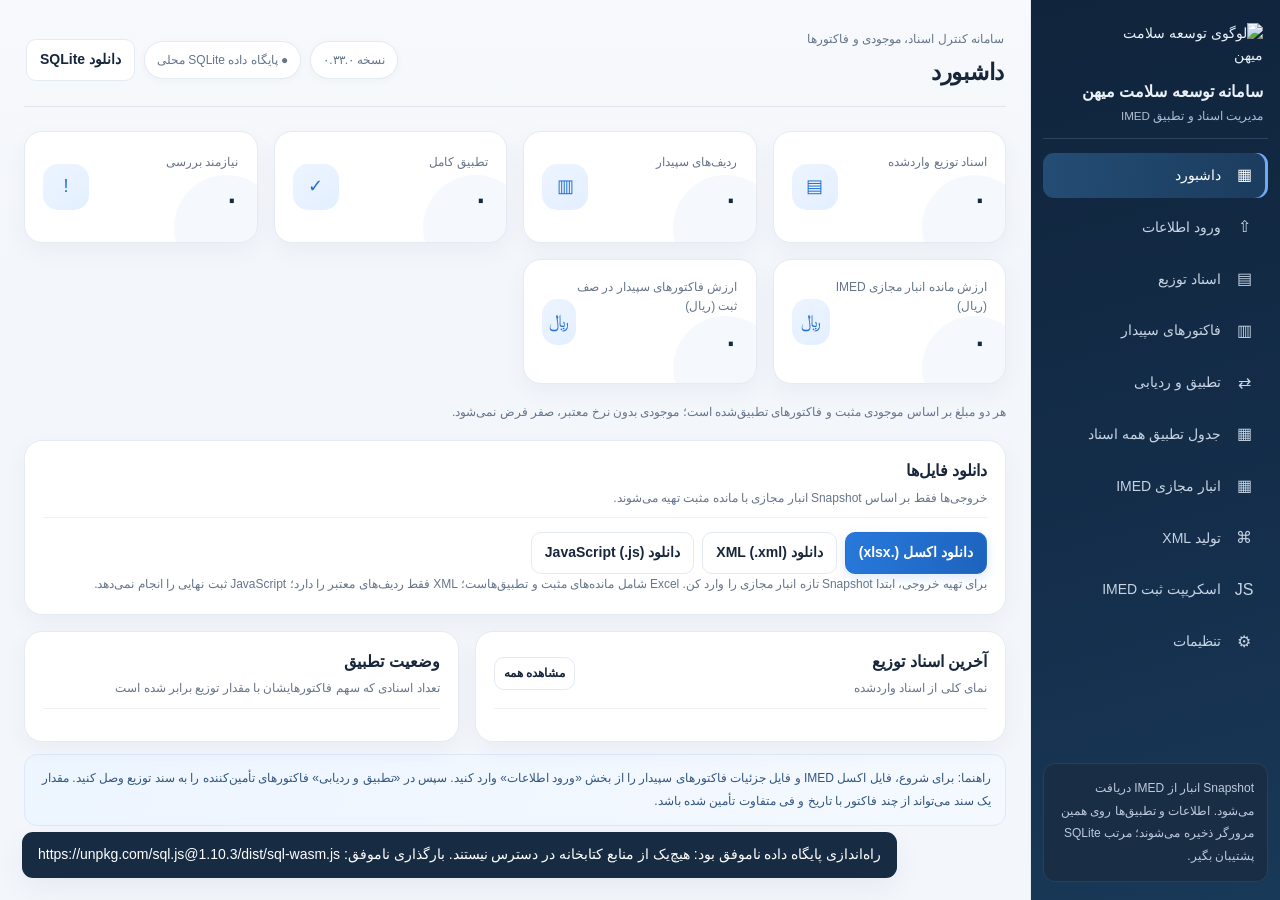
==== commit 52b18084: "feat(ui): label inventory clearance valuation and pending Sepidar amounts in rials" ====
--- a/index.html
+++ b/index.html
@@ -7,8 +7,8 @@
 <meta http-equiv="Pragma" content="no-cache" />
 <meta http-equiv="Expires" content="0" />
 <link rel="icon" type="image/svg+xml" href="data:image/svg+xml,%3Csvg xmlns=%22http://www.w3.org/2000/svg%22 viewBox=%220 0 64 64%22%3E%3Crect width=%2264%22 height=%2264%22 rx=%2216%22 fill=%22%232676d8%22/%3E%3Cpath d=%22M27 12h10v15h15v10H37v15H27V37H12V27h15z%22 fill=%22white%22/%3E%3C/svg%3E" />
-<title>سامانه توسعه سلامت میهن | نسخه ۰.۳۲.۳</title>
-<link rel="stylesheet" href="assets/css/styles.css?v=0.32.3" />
+<title>سامانه توسعه سلامت میهن | نسخه ۰.۳۳.۰</title>
+<link rel="stylesheet" href="assets/css/styles.css?v=0.33.0" />
 </head>
 <body>
 <div class="shell">
@@ -29,16 +29,16 @@
   <div class="side-note">Snapshot انبار از IMED دریافت می‌شود. اطلاعات و تطبیق‌ها روی همین مرورگر ذخیره می‌شوند؛ مرتب SQLite پشتیبان بگیر.</div>
 </aside>
 <main class="main">
-  <header class="topbar"><div><div class="eyebrow">سامانه کنترل اسناد، موجودی و فاکتورها</div><h1 id="pageTitle">داشبورد</h1></div><div class="top-actions"><span class="local-pill">نسخه ۰.۳۲.۳</span><span class="local-pill">● پایگاه داده SQLite محلی</span><button class="btn" id="exportSqliteTop">دانلود SQLite</button></div></header>
+  <header class="topbar"><div><div class="eyebrow">سامانه کنترل اسناد، موجودی و فاکتورها</div><h1 id="pageTitle">داشبورد</h1></div><div class="top-actions"><span class="local-pill">نسخه ۰.۳۳.۰</span><span class="local-pill">● پایگاه داده SQLite محلی</span><button class="btn" id="exportSqliteTop">دانلود SQLite</button></div></header>
 
   <section class="view active" id="view-dashboard">
     <div class="grid stats">
       <div class="card stat"><div><div class="label">اسناد توزیع واردشده</div><div class="value" id="statDist">۰</div></div><div class="bubble">▤</div></div>
       <div class="card stat"><div><div class="label">ردیف‌های سپیدار</div><div class="value" id="statSep">۰</div></div><div class="bubble">▥</div></div>
       <div class="card stat"><div><div class="label">تطبیق کامل</div><div class="value" id="statFull">۰</div></div><div class="bubble">✓</div></div>
-      <div class="card stat"><div><div class="label">نیازمند بررسی</div><div class="value" id="statPending">۰</div></div><div class="bubble">!</div></div><div class="card stat"><div><div class="label">ارزش اسناد IMED (ریال)</div><div class="value" id="statImedAmount">۰</div></div><div class="bubble">﷼</div></div><div class="card stat"><div><div class="label">ارزش ردیف‌های سپیدار (ریال)</div><div class="value" id="statSepAmount">۰</div></div><div class="bubble">﷼</div></div>
-    </div>
-    <div class="smalltext" id="statFinancialCoverage">مبالغ فقط برای ردیف‌های دارای قیمت معتبر محاسبه می‌شوند؛ نرخ IMED و سپیدار جدا هستند.</div>
+      <div class="card stat"><div><div class="label">نیازمند بررسی</div><div class="value" id="statPending">۰</div></div><div class="bubble">!</div></div><div class="card stat"><div><div class="label">ارزش مانده انبار مجازی IMED (ریال)</div><div class="value" id="statImedAmount">۰</div></div><div class="bubble">﷼</div></div><div class="card stat"><div><div class="label">ارزش فاکتورهای سپیدار در صف ثبت (ریال)</div><div class="value" id="statSepAmount">۰</div></div><div class="bubble">﷼</div></div>
+    </div>
+    <div class="smalltext" id="statFinancialCoverage">هر دو مبلغ بر اساس موجودی مثبت و فاکتورهای تطبیق‌شده است؛ موجودی بدون نرخ معتبر، صفر فرض نمی‌شود.</div>
     <div class="card" id="downloadCenter" style="margin:16px 0">
       <div class="section-head"><div><h2>دانلود فایل‌ها</h2><p>خروجی‌ها فقط بر اساس Snapshot انبار مجازی با مانده مثبت تهیه می‌شوند.</p></div></div>
       <div class="actions">
@@ -75,6 +75,18 @@
         <div class="table-wrap" id="previewTable"></div>
         <div class="actions"><button class="btn primary" id="confirmImport">ثبت نهایی اطلاعاتِ مپ‌شده</button><button class="btn" id="backMapping">بازگشت به تعیین ستون‌ها</button></div>
       </div>
+    </div>
+    <div class="card" id="receiverCodingPanel" style="margin-top:16px">
+      <div class="section-head"><div><h2>پیداکردن هوشمند ReceiverCode از Coding</h2><p>فایل کامل SaleXMLReceiverListCoding را وارد کن؛ جست‌وجو روی تمام نام‌ها انجام می‌شود، نه فقط اولین نتیجه.</p></div></div>
+      <div class="field"><label for="receiverCodingFile">فایل Excel کدینگ دریافت‌کنندگان</label><input id="receiverCodingFile" type="file" accept=".xlsx,.xls,.xlsm"/></div>
+      <div class="actions">
+        <button class="btn primary" id="receiverCodingSearch" type="button">جست‌وجوی هوشمند نام مشتری‌ها</button>
+        <button class="btn" id="receiverCodingApplySafe" type="button">اعمال فقط کدهای قطعی</button>
+        <button class="btn" id="receiverCodingExport" type="button">دانلود گزارش نام‌های پیدا‌شده / مبهم</button>
+      </div>
+      <div id="receiverCodingStatus" class="smalltext" role="status" aria-live="polite">ابتدا فایل Coding را وارد کن. نتایج مبهم بدون تأیید به XML اضافه نمی‌شوند.</div>
+      <div id="receiverCodingReview" style="margin-top:12px"></div>
+      <div class="notice warn">نام‌های کوتاه، مراکز هم‌نام در شهرهای مختلف، آزمایشگاه‌ها و داروخانه‌های هم‌نام به‌طور خودکار جای بیمارستان انتخاب نمی‌شوند. برای موارد مبهم، گزینه درست را از فهرست انتخاب و تأیید کن.</div>
     </div>
     <div class="footer-note">نکته: اگر فایل چند ردیف عنوان یا سرستون ادغام‌شده دارد، «ردیف عنوان ستون‌ها» را تغییر دهید. قبل از تأیید، حتماً ستون تعداد و تاریخ را در پیش‌نمایش کنترل کنید.</div>
   </section>
@@ -188,12 +200,13 @@
         <div class="notice info" id="cloudSyncStatus" style="margin-top:12px">حالت آفلاین فعال است؛ اطلاعات روی همین دستگاه ذخیره می‌شوند.</div>
         <div class="smalltext">کد اتصال فقط در همین مرورگر نگهداری می‌شود و داخل فایل‌های عمومی برنامه قرار نمی‌گیرد. برای شروع، «فعال‌سازی همگام‌سازی» را انتخاب کن؛ برنامه پیش از جایگزینی اطلاعات، تعداد رکوردها را نشان می‌دهد.</div>
       </div>
-      <div class="notice info" style="margin-top:16px">ذخیره محلی SQLite همچنان به‌عنوان نسخه پشتیبان فعال است؛ برای خروجی مستقل، دکمه «دانلود پایگاه داده SQLite» را بزنید.</div><div class="footer-note">نسخه ۰.۳۲.۳ — همگام‌سازی امن و ذخیره محلی پشتیبان.</div>
+      <div class="notice info" style="margin-top:16px">ذخیره محلی SQLite همچنان به‌عنوان نسخه پشتیبان فعال است؛ برای خروجی مستقل، دکمه «دانلود پایگاه داده SQLite» را بزنید.</div><div class="footer-note">نسخه ۰.۳۳.۰ — همگام‌سازی امن و ذخیره محلی پشتیبان.</div>
     </div>
   </section>
 </main>
 </div>
 <div class="toast" id="toast"></div>
-<script src="assets/js/app.js?v=0.32.3"></script>
+<script src="assets/js/receiver-matcher.js?v=0.33.0"></script>
+<script src="assets/js/app.js?v=0.33.0"></script>
 </body>
 </html>
